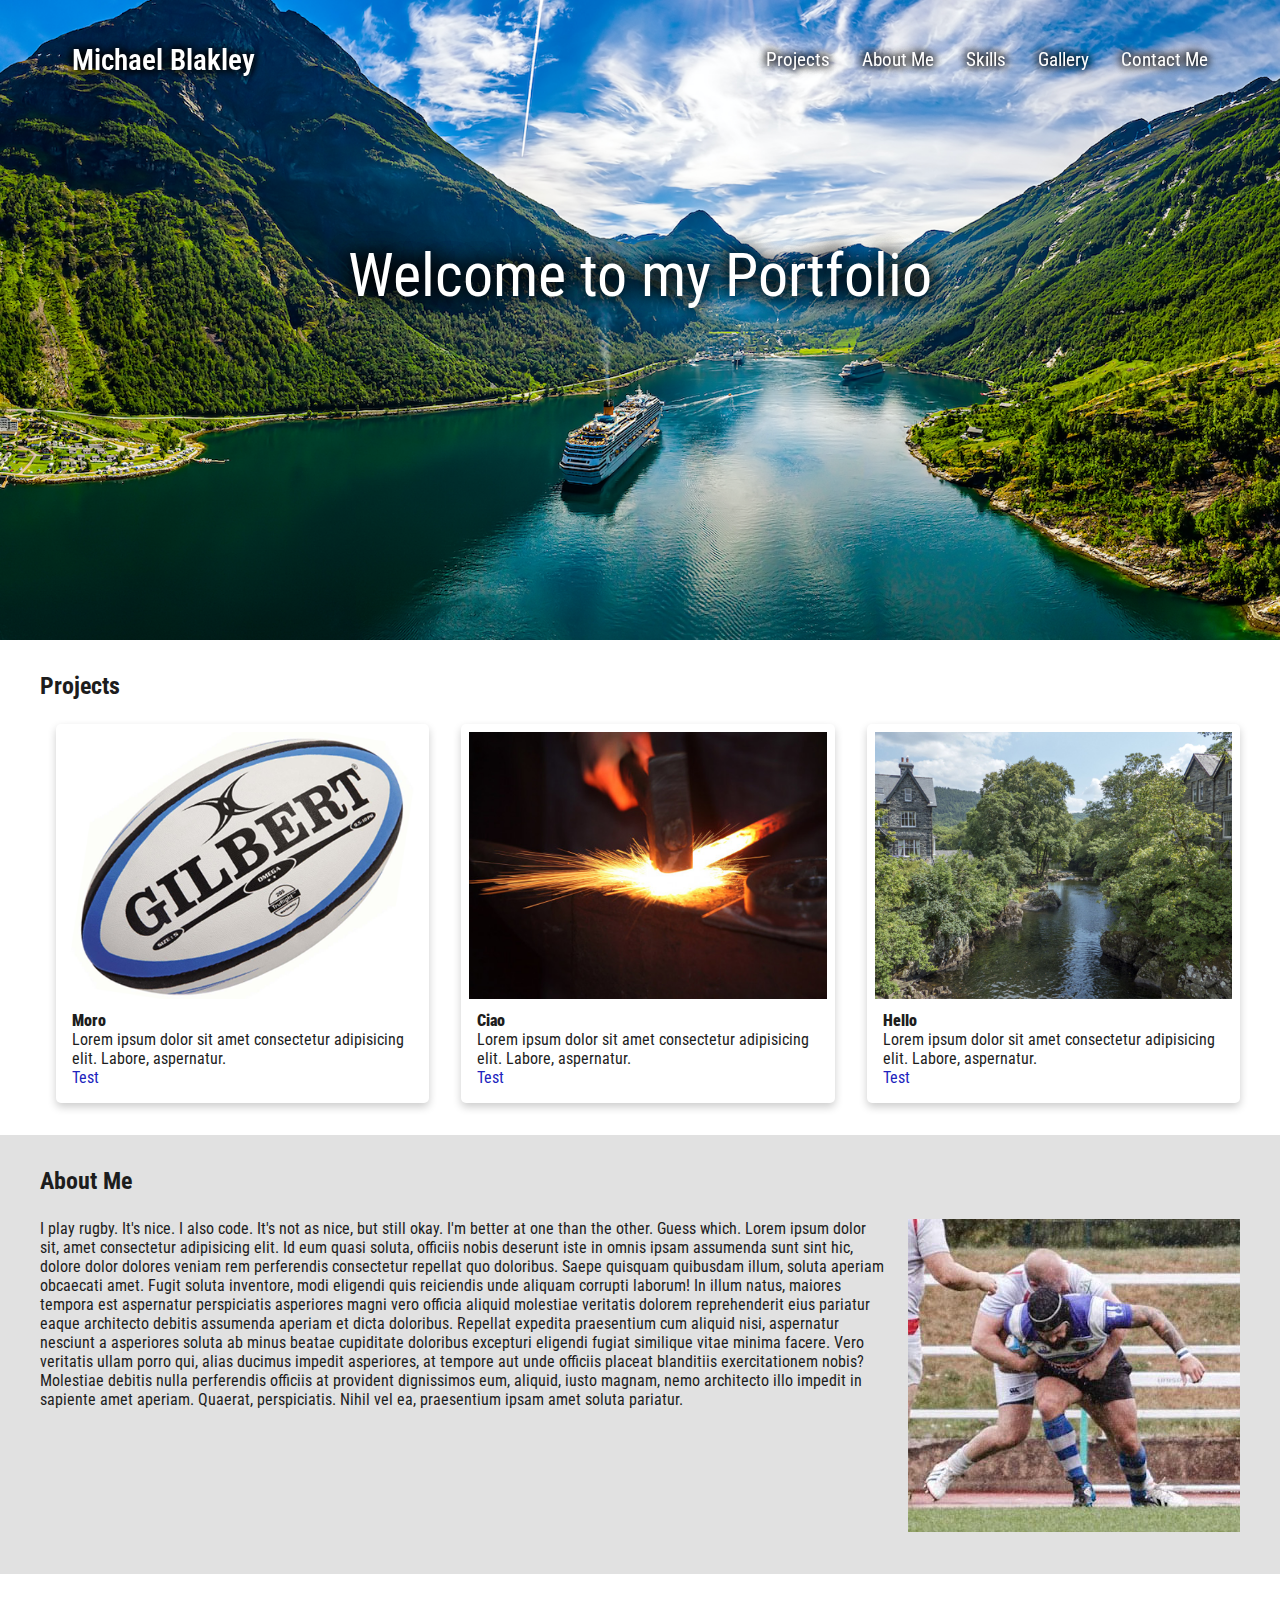
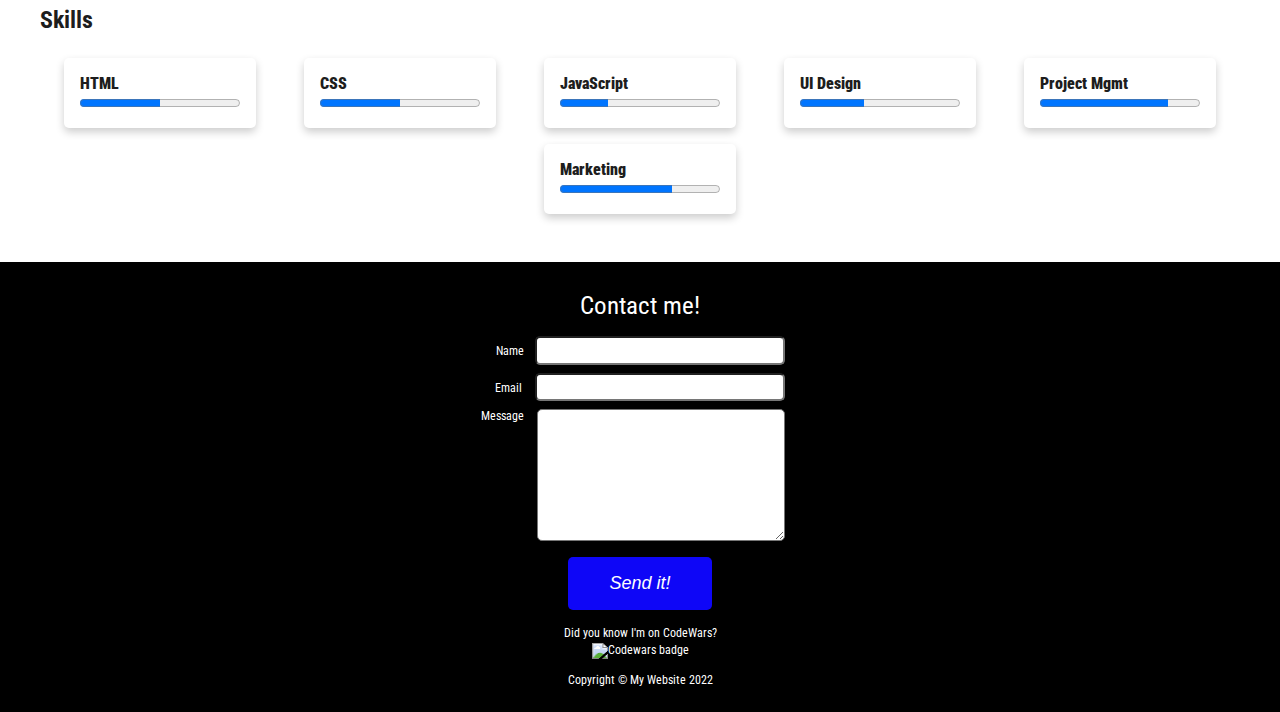
==== index.html @ c6bf8771 "add some updates to various files" ====
<!DOCTYPE html>
<html lang="en">
  <head>
    <meta charset="UTF-8" />
    <meta http-equiv="X-UA-Compatible" content="IE=edge" />
    <meta name="viewport" content="width=device-width, initial-scale=1.0" />
    <meta
      name="description"
      content="Portfolio project for BC Helsinki full-stack developer programme"
    />
    <meta name="author" content="Michael Blakley" />
    <meta name="keywords" content="HTML, CSS, JavaScript" />

    <link rel="preconnect" href="https://fonts.googleapis.com" />
    <link rel="preconnect" href="https://fonts.gstatic.com" crossorigin />
    <link
      href="https://fonts.googleapis.com/css2?family=Roboto+Condensed:wght@300;400;700&family=Voltaire&display=swap"
      rel="stylesheet"
    />
    <script
      src="https://kit.fontawesome.com/06ae1c778f.js"
      crossorigin="anonymous"
    ></script>
    <link rel="stylesheet" href="style.css" />
    <title>Mikke's Portfolio Project</title>
    <link rel="icon" type="image/x-icon" href="/images/favicon.ico" />
  </head>
  <body>
    <header class="hero">
      <nav class="naviBar">
        <h2 class="itsameMikke"><a href="#">Michael Blakley</a></h2>
        <button id="mobileButton"><i class="fa-solid fa-bars"></i></button>
        <ul>
          <li><a href="#projectSect">Projects</a></li>
          <li><a href="#meAbout">About Me</a></li>
          <li><a href="#alltheSkills">Skills</a></li>
          <li><a href="gallery.html">Gallery</a></li>
          <li><a href="#bigFoot">Contact Me</a></li>
        </ul>
      </nav>
      <div class="hero-content">
        <h1 class="hero-title">Welcome to my Portfolio</h1>
      </div>
    </header>
    <main>
      <i class="fa-solid fa-circle-arrow-up" id="arrowUp"></i>
      <section id="projectSect">
        <h2 class="myProject">Projects</h2>
        <div class="cardset">
          <div class="card">
            <img
              class="rugball"
              src="images/gilbert.png"
              alt="rugbyBall"
              style="width: 100%"
            />

            <div class="card1container">
              <h4><b>Moro</b></h4>
              <p>
                Lorem ipsum dolor sit amet consectetur adipisicing elit. Labore,
                aspernatur.
              </p>
              <p>
                <a href="https://testlink.com">Test</a>
              </p>
            </div>
          </div>
          <div class="card">
            <img
              class="blacksmith"
              src="images/blacks.png"
              alt="blacksmith"
              style="width: 100%"
            />
            <div class="card1container">
              <h4><b>Ciao</b></h4>
              <p>
                Lorem ipsum dolor sit amet consectetur adipisicing elit. Labore,
                aspernatur.
              </p>
              <p>
                <a href="https://testlink.com">Test</a>
              </p>
            </div>
          </div>
          <div class="card">
            <img
              class="betws"
              src="images/betwsycoed.png"
              alt="betwsycoed"
              style="width: 100%"
            />
            <div class="card1container">
              <h4><b>Hello</b></h4>
              <p>
                Lorem ipsum dolor sit amet consectetur adipisicing elit. Labore,
                aspernatur.
              </p>
              <p>
                <a href="https://testlink.com">Test</a>
              </p>
            </div>
          </div>
        </div>
      </section>
      <section id="meAbout">
        <h2 class="aboutMe">About Me</h2>
        <div class="aboutmeDivBox">
          <p class="infoAboutMe">
            I play rugby. It's nice. I also code. It's not as nice, but still
            okay. I'm better at one than the other. Guess which. Lorem ipsum
            dolor sit, amet consectetur adipisicing elit. Id eum quasi soluta,
            officiis nobis deserunt iste in omnis ipsam assumenda sunt sint hic,
            dolore dolor dolores veniam rem perferendis consectetur repellat quo
            doloribus. Saepe quisquam quibusdam illum, soluta aperiam obcaecati
            amet. Fugit soluta inventore, modi eligendi quis reiciendis unde
            aliquam corrupti laborum! In illum natus, maiores tempora est
            aspernatur perspiciatis asperiores magni vero officia aliquid
            molestiae veritatis dolorem reprehenderit eius pariatur eaque
            architecto debitis assumenda aperiam et dicta doloribus. Repellat
            expedita praesentium cum aliquid nisi, aspernatur nesciunt a
            asperiores soluta ab minus beatae cupiditate doloribus excepturi
            eligendi fugiat similique vitae minima facere. Vero veritatis ullam
            porro qui, alias ducimus impedit asperiores, at tempore aut unde
            officiis placeat blanditiis exercitationem nobis? Molestiae debitis
            nulla perferendis officiis at provident dignissimos eum, aliquid,
            iusto magnam, nemo architecto illo impedit in sapiente amet aperiam.
            Quaerat, perspiciatis. Nihil vel ea, praesentium ipsam amet soluta
            pariatur.
          </p>
          <img
            class="myPhoto"
            src="mikke-rugby1point1.jpg"
            alt="Photo of Michael"
          />
        </div>
      </section>
      <section id="alltheSkills">
        <h2 class="skills">Skills</h2>
        <div class="skillCardset">
          <div class="skillCard">
            <i class="fa-brands fa-html5 fa-10x"></i>
            <div class="skillCardContainer">
              <h4><b>HTML</b></h4>
              <progress id="htmlPogress" value="50" max="100">50%</progress>
            </div>
          </div>
          <div class="skillCard">
            <i class="fa-brands fa-css3 fa-10x"></i>
            <div class="skillCardContainer">
              <h4><b>CSS</b></h4>
              <progress id="cssPogress" value="50" max="100">50%</progress>
            </div>
          </div>
          <div class="skillCard">
            <i class="fa-brands fa-js fa-10x"></i>
            <div class="skillCardContainer">
              <h4><b>JavaScript</b></h4>
              <progress id="jsPogress" value="30" max="100">30%</progress>
            </div>
          </div>
          <div class="skillCard">
            <i class="fa-solid fa-pen-ruler fa-10x"></i>
            <div class="skillCardContainer">
              <h4><b>UI Design</b></h4>
              <progress id="uiPogress" value="40" max="100">40%</progress>
            </div>
          </div>
          <div class="skillCard">
            <i class="fa-solid fa-list-check fa-10x"></i>
            <div class="skillCardContainer">
              <h4><b>Project Mgmt</b></h4>
              <progress id="pmPogress" value="80" max="100">80%</progress>
            </div>
          </div>
          <div class="skillCard">
            <i class="fa-solid fa-bullhorn fa-10x"></i>
            <div class="skillCardContainer">
              <h4><b>Marketing</b></h4>
              <progress id="otherPogress" value="70" max="100">70%</progress>
            </div>
          </div>
        </div>
      </section>
    </main>
    <footer id="bigFoot">
      <form class="paperwork">
        <p class="paperworkTitle">Contact me!</p>
        <p class="nameBox">
          <label for="#name" class="nameLabel">Name</label>
          <input type="text" name="Name" id="#name" class="nameInput" />
        </p>
        <p class="emailBox">
          <label for="#email" class="emailLabel">Email</label>
          <input type="text" name="Email" id="#email" class="emailInput" />
        </p>
        <p class="textBox">
          <label for="#textbox" class="bigLabel">Message</label>
          <textarea
            name="bigText"
            id="#textbox"
            class="bigInput"
            cols="30"
            rows="8"
          ></textarea>
        </p>
        <button class="theButton">
          Send it! <i class="fa-solid fa-angles-right"></i>
        </button>
      </form>
      <p>Did you know I'm on CodeWars?</p>

      <img
        src="https://www.codewars.com/users/MikkeBee/badges/small"
        alt="Codewars badge"
        class="codeBadge"
      />
      <!-- Temporary br tags until better styling can be made -->
      <br /><br />
      <p>Copyright © My Website 2022</p>
    </footer>
    <script src="main.js"></script>
  </body>
</html>
---- style.css ----
* {
  margin: 0;
  padding: 0;
  box-sizing: border-box;
}

body {
  background-color: #2023bd;
  color: rgb(29, 29, 29);
  font-family: "Roboto Condensed", sans-serif;
}

/*hero image plus styling */
.hero {
  background-image: url("Geiranger-fjord.png");
  min-height: 40rem;
  width: 100%;
  height: auto;
  background-position: center;
  background-size: 100% auto;
  /* background-attachment: fixed; */
  background-repeat: no-repeat;
  position: relative;
  margin: 0 auto;
}

/* background for navbar on scroll*/
/* .hero::after {
  content: "";
  background-color: #000000;
  opacity: 0.3;
  position: absolute;
  min-height: 40rem;
  width: 100%;
  top: 1px;
  left: 0;
  display: none;
} */

.naviBar {
  position: fixed;
  color: white;
  font-size: 1.2rem;
  display: flex;
  justify-content: space-between;
  text-shadow: 0 0 10px #000000, 0 0 10px #000000, 0 0 10px #000000;
  width: 100%;
  margin-top: -1rem;
  padding: 3rem 1.5rem 0;
  text-decoration: none;
}

.bg {
  background-color: rgb(0, 0, 0, 0.8);
  transition: 0.5s ease-in-out;
}

.itsameMikke {
  display: flex;
  justify-content: flex-start;
  align-items: center;
  text-decoration: none;
  margin-left: 3rem;
  font-weight: 600;
}

.rugball {
  max-width: 1000px;
  max-height: 874px;
  height: auto;
  width: auto;
}

.blacksmith {
  max-width: 1000px;
  max-height: 748px;
  height: auto;
  width: auto;
}

a {
  color: white;
  text-decoration: none;
}

ul {
  display: flex;
  list-style-type: none;
  margin-right: 2rem;
}

li {
  padding: 1rem;
}

/* on hover adds drop shadow and switches colour to make the links more readable*/
a:hover {
  text-decoration: underline;
}

.hero-title {
  display: flex;
  justify-content: center;
  align-items: center;
  text-align: center;
  color: white;
  padding-top: 15rem;
  font-size: 3.75rem;
  font-weight: 400;
  text-shadow: 0 0 20px #000000, 0 0 20px #000000, 0 0 20px #000000;
}

.headerBack {
  background-color: rgb(0, 0, 0, 0.8);
}

/* To top arrow button */
#arrowUp {
  position: fixed;
  font-size: 1.5rem;
  right: 3rem;
  bottom: 3rem;
  z-index: 100;
  font-size: 50px;
  color: #2c2d70;
  border: none;
  cursor: pointer;
  border-radius: 50%;
  text-shadow: 0 0 2px #ffffff, 0 0 2px #ffffff, 0 0 2px #ffffff;
  display: none;
}

main {
  margin: 0 auto;
}

#mobileButton {
  display: none;
}

#projectSect {
  background-color: white;
  padding-top: 2rem;
  padding-left: 2.5rem;
  padding-right: 1.5rem;
  padding-bottom: 2rem;
}

.myProject {
  margin-bottom: 1.5rem;
}

/*Outer div for card section. For Projects*/
.cardset {
  display: flex;
  justify-content: space-around;
}

/*inner div that wraps individual cards*/
.card {
  box-shadow: 0 4px 8px 0 rgba(0, 0, 0, 0.2);
  margin: 0 1rem;
  padding: 0.5rem;
  border-radius: 5px;
}

/* div for card content except image*/
.card1container {
  padding: 0.5rem 0.5rem;
}

.card1container a {
  color: #2023bd;
}

/*Outer section for About Me*/
#meAbout {
  background-color: #e1e1e1;
  padding-top: 2rem;
  padding-left: 2.5rem;
  padding-right: 2.5rem;
  padding-bottom: 2rem;
}

.aboutmeDivBox {
  display: flex;
}

/* header */
.aboutMe {
  margin-bottom: 1.5rem;
}

/* about me paragraph styling*/
.infoAboutMe {
  margin-right: 1.5rem;
}

/* my photo, obviously*/
.myPhoto {
  padding-bottom: 10px;
  width: 100%;
  height: 100%;
}

/* styling for Skill section cards*/
.skillCardset {
  display: flex;
  justify-content: space-around;
  flex-wrap: wrap;
}

/*skill section*/
#alltheSkills {
  background-color: #ffffff;
  padding-top: 2rem;
  padding-left: 2.5rem;
  padding-right: 2.5rem;
  padding-bottom: 2rem;
}

/*header*/
.skills {
  margin-bottom: 1.5rem;
}

/*inner div that wraps individual cards*/
.skillCard {
  display: flex;
  align-items: center;
  flex-direction: column;
  box-shadow: 0 4px 8px 0 rgba(0, 0, 0, 0.2);
  margin: 0 0.7rem;
  margin-bottom: 1rem;
  padding: 0.5rem;
  border-radius: 5px;
}

/* div for card content except image*/
.skillCardContainer {
  padding: 0.5rem 0.5rem;
}

/* footer section styling*/
#bigFoot {
  background-color: black;
  text-align: center;
  font-size: 12px;
  color: white;
  padding-top: 5px;
  padding-bottom: 25px;
  margin: 0 auto;
}

/*footer form styling*/
.paperwork {
  display: flex;
  justify-content: center;
  flex-direction: column;
}

/* header */
.paperworkTitle {
  font-size: 25px;
  margin-top: 1.5rem;
  margin-bottom: 1rem;
}

.nameLabel {
  padding-right: 0.5rem;
}

.nameInput {
  width: 250px;
  border-radius: 5px;
  padding-top: 0.3rem;
  padding-bottom: 0.3rem;
  padding-left: 0.1rem;
  padding-right: 0.1rem;
}

.emailLabel {
  margin-top: 0.5rem;
  padding-right: 0.6rem;
}

.emailInput {
  margin-top: 0.5rem;
  width: 250px;
  border-radius: 5px;
  padding-top: 0.3rem;
  padding-bottom: 0.3rem;
  padding-left: 0.1rem;
  padding-right: 0.1rem;
}

.textBox {
  display: flex;
  align-items: flex-start;
  justify-content: center;
}

.bigLabel {
  margin-top: 0.5rem;
  margin-left: -0.9rem;
  padding-right: 0.8rem;
}

.bigInput {
  margin-top: 0.5rem;
  width: 15.5rem;
  border-radius: 5px;
  padding-top: 0.3rem;
  padding-bottom: 0.3rem;
  padding-left: 0.1rem;
  padding-right: 0.1rem;
}

.theButton {
  width: 9rem;
  margin: auto;
  margin-top: 1rem;
  margin-bottom: 1rem;
  border-radius: 5px;
  padding-top: 1rem;
  padding-bottom: 1rem;
  padding-left: 1rem;
  padding-right: 1rem;
  border: none;
  background-color: #0e06f7;
  color: white;
  font-size: large;
  font-style: italic;
}

.theButton:hover {
  box-shadow: 0 3px 3px 0 #a5a5a5, 0 3px 3px 0 #a5a5a5;
}

.codeBadge {
  padding-top: 0.2rem;
  width: auto;
}

section,
footer {
  scroll-margin-top: 5rem;
}

/* Gallery css */
.galleryHeader {
  display: flex;
  background-color: #2023bd;
  min-height: 6rem;
  width: 100%;
  height: auto;
}

.galleryArea {
  display: grid;
  background-color: #ffffff;
  grid-template-areas:
    "mikke norge norge norge"
    "mikke piippu piippu piippu"
    "forest bjj2 bjj2 wales"
    "scrum bjj2 bjj2 wales"
    "canoe canoe canoe canoe";
  grid-auto-columns: 0.5fr;
  grid-auto-rows: 0.2fr;
  padding: 1rem;
  gap: 1rem;
}

.piippu {
  grid-area: piippu;
}

.mikke {
  grid-area: mikke;
}

.piippuKuva {
  height: 100%;
  width: 100%;
  object-fit: cover;
}

.mikkeKuva {
  height: 100%;
  width: 100%;
  object-fit: cover;
}

.canoe {
  grid-area: canoe;
}

.kanootti {
  height: 100%;
  width: 100%;
  object-fit: cover;
}

.bjj2 {
  grid-area: bjj2;
}

.bjjMikke {
  height: 100%;
  width: 100%;
  object-fit: cover;
}

.wales {
  grid-area: wales;
}

.devilFalls {
  height: 100%;
  width: 100%;
  object-fit: cover;
}

.norge {
  grid-area: norge;
}

.norja {
  height: 100%;
  width: 100%;
  object-fit: cover;
}

.scrum {
  grid-area: scrum;
}

.scrumKuopio {
  height: 100%;
  width: 100%;
  object-fit: cover;
}

.forestMe {
  height: 100%;
  width: 100%;
  object-fit: cover;
}

.forest {
  grid-area: forest;
}

@media (max-width: 854px) {
  .hero {
    background-image: url("Geiranger-fjord.png");
    min-height: 30rem;
    width: 100%;
    height: auto;
    background-position: center;
    background-size: 180% auto;
    /* background-attachment: fixed; */
    background-repeat: no-repeat;
    position: relative;
    margin: 0 auto;
  }
}

@media (max-width: 1280px) {
  .hero {
    background-image: url("Geiranger-fjord.png");
    min-height: 40rem;
    width: 100%;
    height: auto;
    background-position: center;
    background-size: 120% auto;
    /* background-attachment: fixed; */
    background-repeat: no-repeat;
    position: relative;
    margin: 0 auto;
  }
}

@media (max-width: 1066px) {
  .hero {
    background-image: url("Geiranger-fjord.png");
    min-height: 40rem;
    width: 100%;
    height: auto;
    background-position: center;
    background-size: 140% auto;
    /* background-attachment: fixed; */
    background-repeat: no-repeat;
    position: relative;
    margin: 0 auto;
  }
}

@media (max-width: 914px) {
  .hero {
    background-image: url("Geiranger-fjord.png");
    min-height: 30rem;
    width: 100%;
    height: auto;
    background-position: center;
    background-size: 140% auto;
    /* background-attachment: fixed; */
    background-repeat: no-repeat;
    position: relative;
    margin: 0 auto;
  }
}

/* Media styling for devices with max width up to 739px */
@media (max-width: 702px) {
  /*hero image plus styling */
  .hero {
    background-image: url("Geiranger-fjord.png");
    min-height: 25rem;
    width: 100%;
    height: auto;
    background-position: center;
    background-size: 190% auto;
    /* background-attachment: fixed; */
    background-repeat: no-repeat;
    position: relative;
    margin: 0 auto;
  }

  .naviBar {
    position: fixed;
    color: white;
    font-size: 15px;
    display: flex;
    justify-content: space-between;
    text-shadow: 0 0 10px #353535, 0 0 10px #353535, 0 0 10px #353535;
    width: 100%;
    padding-top: 3rem;
    padding-bottom: 1rem;
    text-decoration: none;
  }

  .itsameMikke {
    display: flex;
    justify-content: flex-start;
    align-items: center;
    text-decoration: none;
    margin-left: 3rem;
    font-weight: 600;
  }

  .hero-title {
    display: flex;
    justify-content: center;
    align-items: center;
    text-align: center;
    color: white;
    padding-top: 10rem;
    font-size: 3rem;
    font-weight: 400;
    text-shadow: 0 0 20px #000000, 0 0 20px #000000, 0 0 20px #000000;
  }

  /* To top arrow button */
  #arrowUp {
    position: fixed;
    font-size: 3rem;
    right: 3rem;
    bottom: 3rem;
    z-index: 100;
    color: #2c2d70;
    border: none;
    cursor: pointer;
    border-radius: 50%;
    text-shadow: 0 0 2px #ffffff, 0 0 2px #ffffff, 0 0 2px #ffffff;
    display: none;
  }

  .myPhoto {
    width: 60%;
    height: 60%;
  }

  #projectSect {
    padding-top: 2rem;
  }

  #meAbout {
    padding-top: 2rem;
  }

  .aboutmeDivBox {
    flex-direction: column;
  }

  .infoAboutMe {
    padding-bottom: 1rem;
  }

  #alltheSkills {
    padding-top: 2rem;
  }

  .skillCard i {
    font-size: 8rem;
  }

  .theButton {
    width: 7rem;
    margin-top: 1rem;
    margin-bottom: 1rem;
    border-radius: 5px;
    padding-top: 1rem;
    padding-bottom: 1rem;
    padding-left: 1rem;
    padding-right: 1rem;
    border: none;
    background-color: #0e06f7;
    color: white;
    font-size: medium;
    font-style: italic;
  }
}

/* For screens smaller than 605px. Adds mobile menu button. */
@media (max-width: 605px) {
  /*hero image plus styling */
  .hero {
    background-image: url("Geiranger-fjord.png");
    min-height: 20rem;
    width: 100%;
    height: auto;
    background-position: center;
    background-size: 190% auto;
    /* background-attachment: fixed; */
    background-repeat: no-repeat;
    position: relative;
    margin: 0 auto;
  }

  .hero-title {
    display: flex;
    justify-content: center;
    align-items: center;
    text-align: center;
    color: white;
    padding-top: 10rem;
    font-size: 2.5rem;
    font-weight: 400;
    text-shadow: 0 0 20px #000000, 0 0 20px #000000, 0 0 20px #000000;
  }

  .naviBar {
    position: fixed;
    color: white;
    font-size: 15px;
    display: flex;
    justify-content: space-between;
    text-shadow: 0 0 10px #353535, 0 0 10px #353535, 0 0 10px #353535;
    width: 100%;
    padding-top: 3rem;
    padding-bottom: 1rem;
    text-decoration: none;
  }

  .itsameMikke {
    display: flex;
    justify-content: flex-start;
    align-items: center;
    text-decoration: none;
    margin-left: 2rem;
    font-weight: 600;
  }

  ul {
    display: none;
  }

  nav.responsive ul {
    position: absolute;
    left: 0;
    top: 6.5rem;
    width: 60%;
    display: block;
    transition: width 2s, height 2s, transform 2s;
  }

  nav.responsive ul li a {
    margin-left: 1rem;
    display: block;
  }

  nav.responsive ul li {
    background-color: rgb(0, 0, 0, 0.9);
    position: relative;
    left: 55vw;
    display: block;
  }

  nav.responsive li:hover {
    background-color: rgba(50, 50, 50, 0.9);
  }

  .naviBar.responsive {
    background-color: rgb(0, 0, 0, 0.9);
  }

  a:hover {
    color: white;
    text-decoration: underline;
    text-shadow: none;
  }

  #mobileButton {
    display: block;
    font-size: 36px;
    color: #ffffff;
    background-color: transparent;
    text-shadow: 0 0 20px #000000, 0 0 20px #000000, 0 0 20px #000000;
    border: none;
    margin-right: 1.5rem;
    display: block;
  }

  #arrowUp {
    position: fixed;
    font-size: 3rem;
    right: 1.5rem;
    bottom: 3rem;
    z-index: 100;
    color: #2c2d70;
    border: none;
    cursor: pointer;
    border-radius: 50%;
    text-shadow: 0 0 2px #ffffff, 0 0 2px #ffffff, 0 0 2px #ffffff;
    display: none;
  }

  .theButton {
    width: 6rem;
    margin-top: 1rem;
    margin-bottom: 1rem;
    border-radius: 5px;
    padding-top: 1rem;
    padding-bottom: 1rem;
    padding-left: 1rem;
    padding-right: 1rem;
    border: none;
    background-color: #0e06f7;
    color: white;
    font-size: small;
    font-style: italic;
  }
}

@media (max-width: 526px) {
  .hero-title {
    display: flex;
    justify-content: center;
    align-items: center;
    text-align: center;
    color: white;
    padding-top: 10rem;
    font-size: 2.2rem;
    font-weight: 400;
    text-shadow: 0 0 20px #000000, 0 0 20px #000000, 0 0 20px #000000;
  }

  .skillCard i {
    font-size: 7rem;
  }
}

@media (max-width: 508px) {
  .cardset {
    flex-direction: column;
  }

  .card {
    margin: 1rem 1rem;
  }

  .skillCard i {
    font-size: 5rem;
  }

  .skillCard {
    display: flex;
    align-items: center;
    flex-direction: column;
    box-shadow: 0 4px 8px 0 rgb(0 0 0 / 20%);
    margin: 0 0.3rem;
    margin-bottom: 1rem;
    padding: 0.5rem;
    border-radius: 5px;
  }

  .skillCardContainer h4 {
    font-size: small;
  }

  .skillCardContainer progress {
    width: 6rem;
  }
}

@media (max-width: 442px) {
  .hero-title {
    display: flex;
    justify-content: center;
    align-items: center;
    text-align: center;
    color: white;
    padding-top: 10rem;
    font-size: 2rem;
    font-weight: 400;
    text-shadow: 0 0 20px #000000, 0 0 20px #000000, 0 0 20px #000000;
  }

  #arrowUp {
    position: fixed;
    font-size: 2rem;
    right: 1rem;
    bottom: 1.5rem;
    z-index: 100;
    color: #2c2d70;
    border: none;
    cursor: pointer;
    border-radius: 50%;
    text-shadow: 0 0 2px #ffffff, 0 0 2px #ffffff, 0 0 2px #ffffff;
    display: none;
  }

  .itsameMikke {
    display: flex;
    justify-content: flex-start;
    align-items: center;
    text-decoration: none;
    margin-left: 1rem;
    font-weight: 600;
  }

  #mobileButton {
    display: block;
    font-size: 36px;
    color: #ffffff;
    background-color: transparent;
    text-shadow: 0 0 20px #000000, 0 0 20px #000000, 0 0 20px #000000;
    border: none;
    margin-right: 1rem;
    display: block;
  }
}

@media (max-width: 369px) {
  .hero {
    background-image: url("Geiranger-fjord.png");
    min-height: 17rem;
    width: 100%;
    height: auto;
    background-position: center;
    background-size: 100% auto;
    /* background-attachment: fixed; */
    background-repeat: no-repeat;
    position: relative;
    margin: 0 auto;
  }

  .hero-title {
    display: flex;
    justify-content: center;
    align-items: center;
    text-align: center;
    color: white;
    padding-top: 10rem;
    font-size: 1.8rem;
    font-weight: 400;
    text-shadow: 0 0 20px #000000, 0 0 20px #000000, 0 0 20px #000000;
  }
}
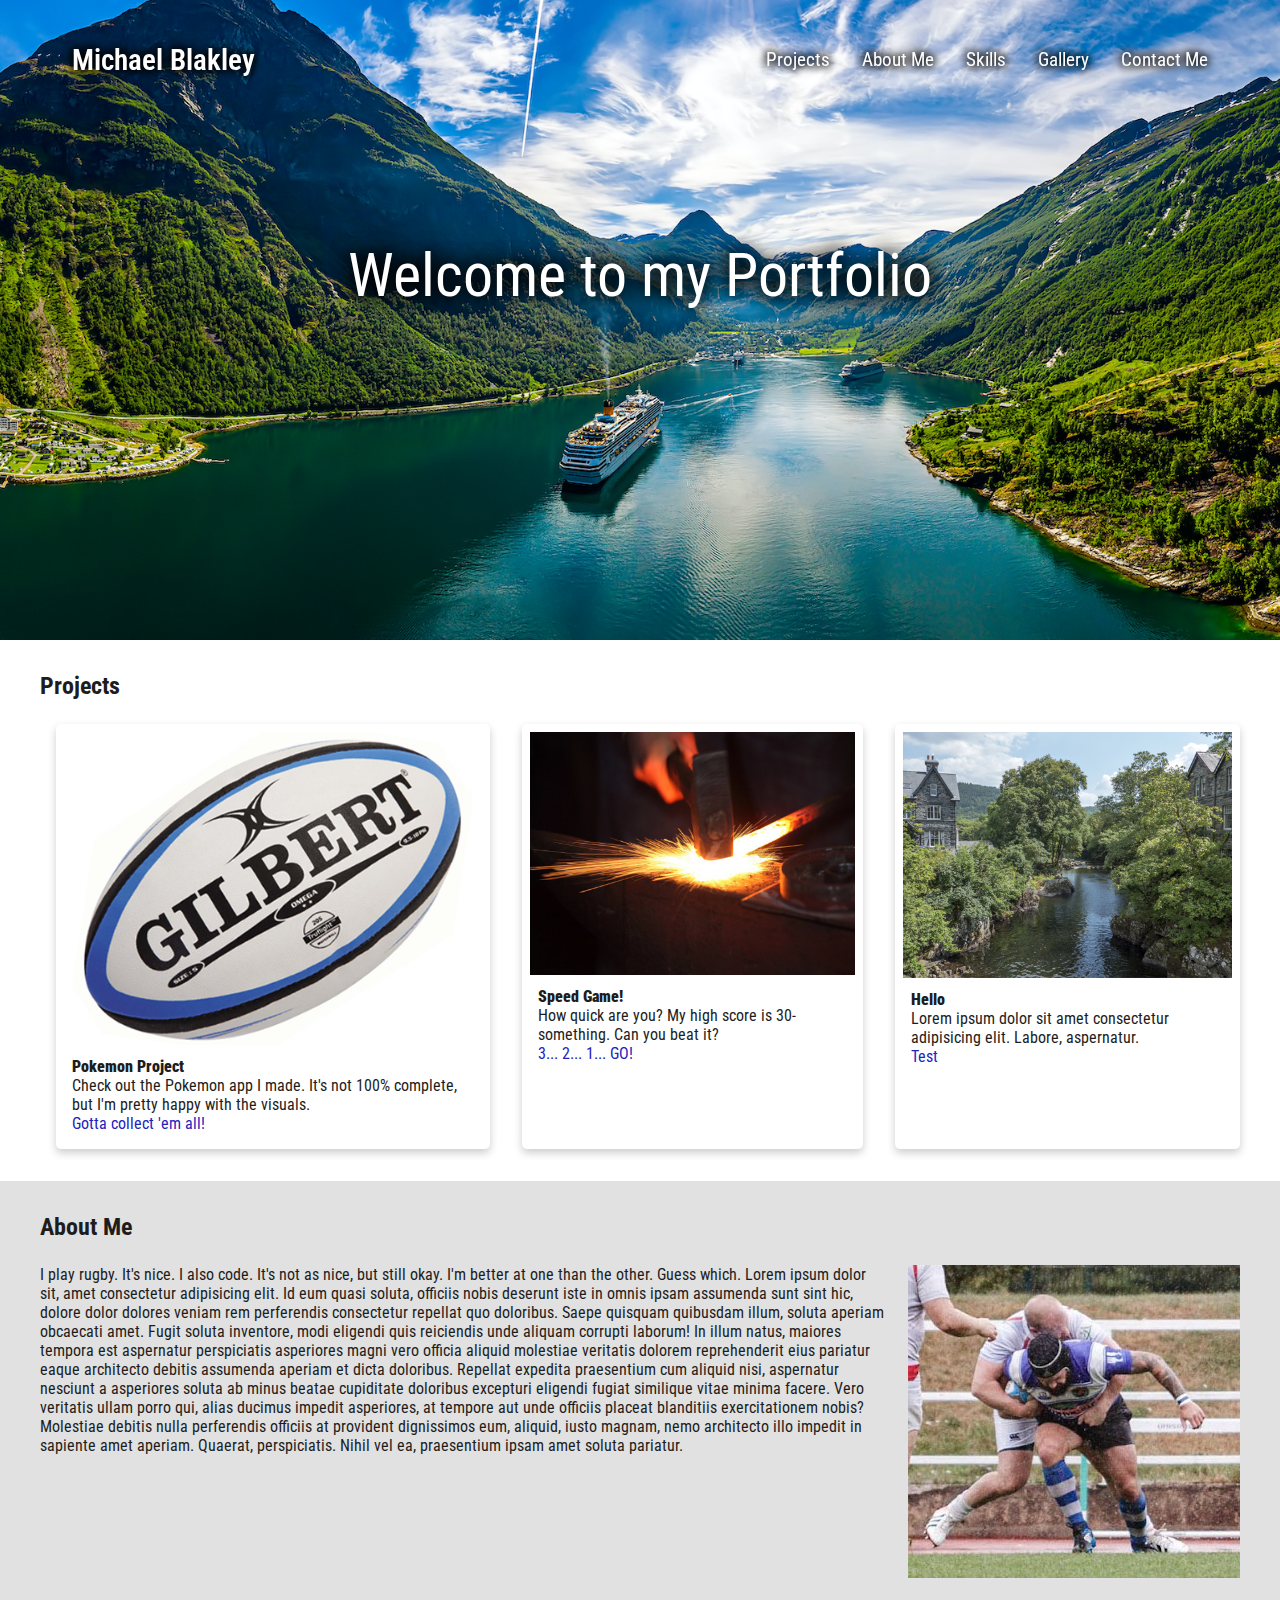
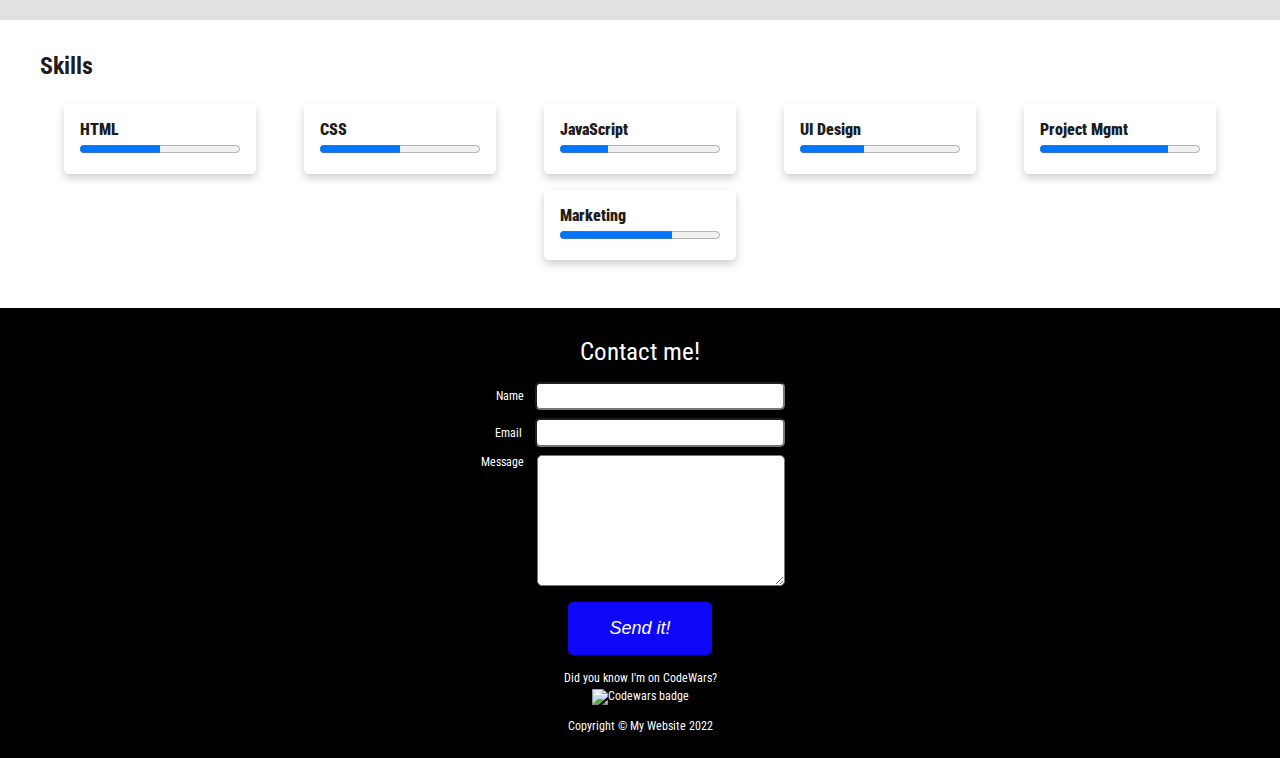
==== commit 252cbcd8: "update some text, links and images" ====
--- a/index.html
+++ b/index.html
@@ -56,13 +56,17 @@
             />
 
             <div class="card1container">
-              <h4><b>Moro</b></h4>
-              <p>
-                Lorem ipsum dolor sit amet consectetur adipisicing elit. Labore,
-                aspernatur.
-              </p>
-              <p>
-                <a href="https://testlink.com">Test</a>
+              <h4><b>Pokemon Project</b></h4>
+              <p>
+                Check out the Pokemon app I made. It's not 100% complete, but
+                I'm pretty happy with the visuals.
+              </p>
+              <p>
+                <a
+                  href="https://mikkebee.github.io/Pokemon_project/"
+                  target="_blank"
+                  >Gotta collect 'em all!</a
+                >
               </p>
             </div>
           </div>
@@ -74,13 +78,15 @@
               style="width: 100%"
             />
             <div class="card1container">
-              <h4><b>Ciao</b></h4>
-              <p>
-                Lorem ipsum dolor sit amet consectetur adipisicing elit. Labore,
-                aspernatur.
-              </p>
-              <p>
-                <a href="https://testlink.com">Test</a>
+              <h4><b>Speed Game!</b></h4>
+              <p>
+                How quick are you? My high score is 30-something. Can you beat
+                it?
+              </p>
+              <p>
+                <a href="https://mikkebee.github.io/Speedgame/" target="_blank"
+                  >3... 2... 1... GO!</a
+                >
               </p>
             </div>
           </div>
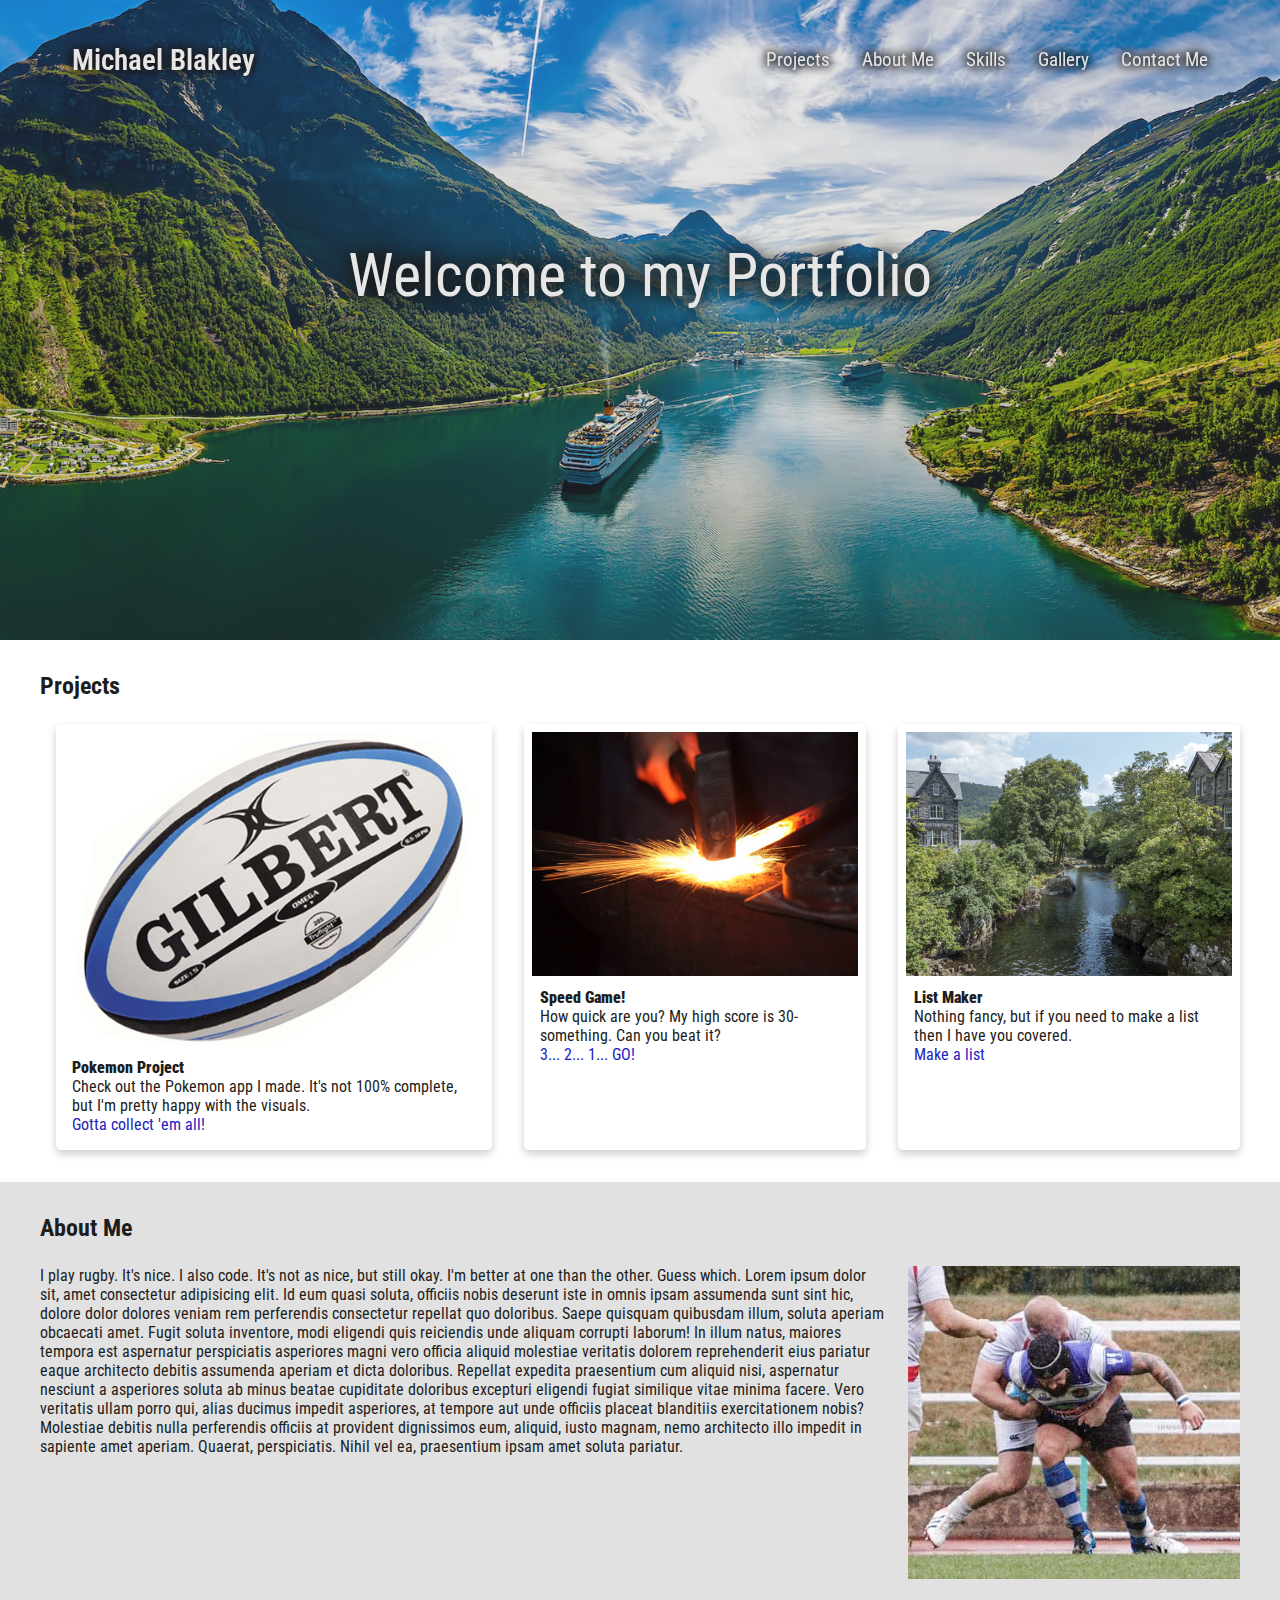
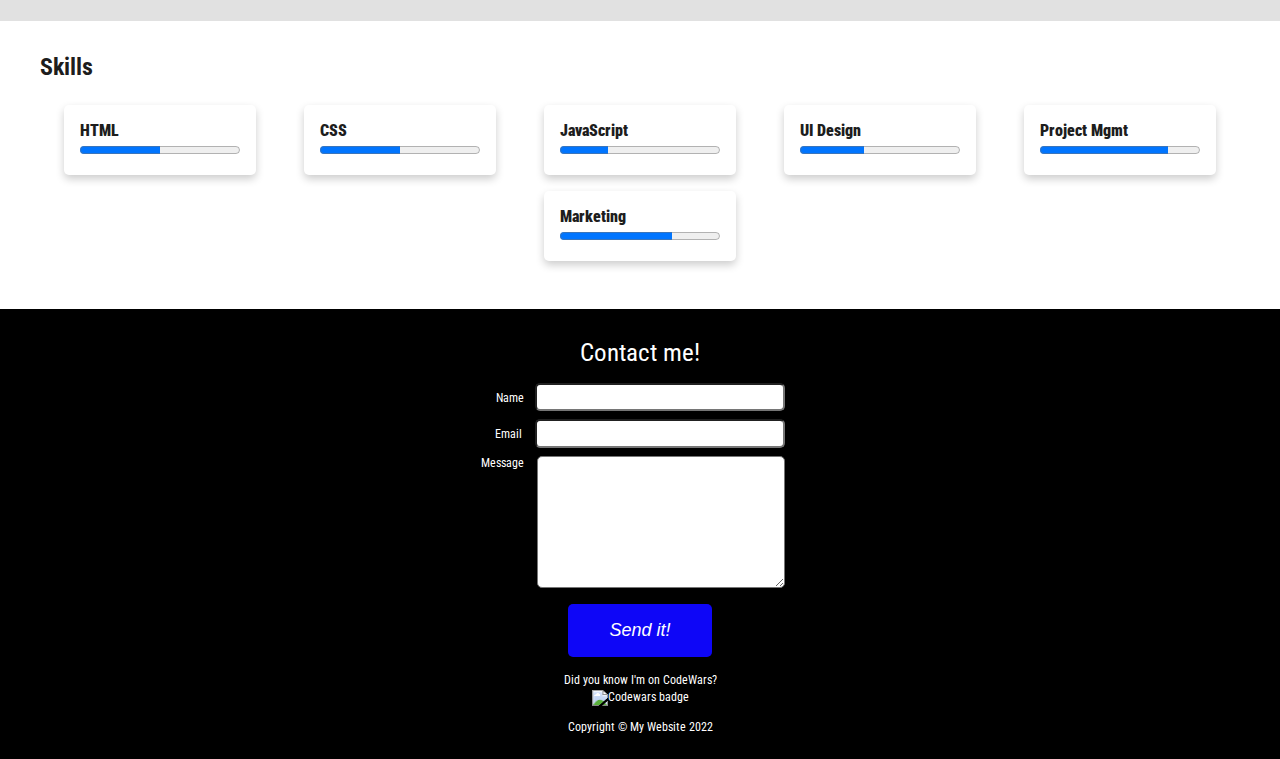
==== commit 2c801651: "update some code" ====
--- a/index.html
+++ b/index.html
@@ -98,13 +98,15 @@
               style="width: 100%"
             />
             <div class="card1container">
-              <h4><b>Hello</b></h4>
-              <p>
-                Lorem ipsum dolor sit amet consectetur adipisicing elit. Labore,
-                aspernatur.
-              </p>
-              <p>
-                <a href="https://testlink.com">Test</a>
+              <h4><b>List Maker</b></h4>
+              <p>
+                Nothing fancy, but if you need to make a list then I have you
+                covered.
+              </p>
+              <p>
+                <a href="https://mikkebee.github.io/list_maker/" target="_blank"
+                  >Make a list</a
+                >
               </p>
             </div>
           </div>
--- a/style.css
+++ b/style.css
@@ -22,6 +22,11 @@
   background-repeat: no-repeat;
   position: relative;
   margin: 0 auto;
+  z-index: 1;
+}
+
+.hero:hover {
+  filter: contrast(80%);
 }
 
 /* background for navbar on scroll*/
@@ -48,6 +53,7 @@
   margin-top: -1rem;
   padding: 3rem 1.5rem 0;
   text-decoration: none;
+  z-index: 99;
 }
 
 .bg {
@@ -130,6 +136,10 @@
   display: none;
 }
 
+#arrowUp:active {
+  transform: translateY(7px);
+}
+
 main {
   margin: 0 auto;
 }
@@ -162,6 +172,13 @@
   margin: 0 1rem;
   padding: 0.5rem;
   border-radius: 5px;
+  transition: 1s;
+}
+
+.card:hover {
+  transform: scale(110%);
+  transition: 1s;
+  z-index: 1;
 }
 
 /* div for card content except image*/
@@ -234,6 +251,15 @@
   margin-bottom: 1rem;
   padding: 0.5rem;
   border-radius: 5px;
+  transition: 0.5s;
+}
+
+.skillCard:hover {
+  /* transform: skewX(-25deg);
+  transform: skewY(-25deg); */
+  /* transform: skew(-10deg, 25deg); */
+  transition: 0.5s;
+  transform: rotate(10deg) translate(10%, 20%);
 }
 
 /* div for card content except image*/
@@ -337,6 +363,11 @@
   box-shadow: 0 3px 3px 0 #a5a5a5, 0 3px 3px 0 #a5a5a5;
 }
 
+.theButton:active {
+  box-shadow: 0 3px 3px 0 #a5a5a5, 0 3px 3px 0 #a5a5a5;
+  transform: translateY(7px);
+}
+
 .codeBadge {
   padding-top: 0.2rem;
   width: auto;
@@ -511,8 +542,8 @@
   }
 }
 
-/* Media styling for devices with max width up to 739px */
-@media (max-width: 702px) {
+/* Media styling for devices with max width up to 812px */
+@media (max-width: 812px) {
   /*hero image plus styling */
   .hero {
     background-image: url("Geiranger-fjord.png");
@@ -545,8 +576,58 @@
     justify-content: flex-start;
     align-items: center;
     text-decoration: none;
-    margin-left: 3rem;
+    margin-left: 2rem;
     font-weight: 600;
+  }
+
+  ul {
+    display: none;
+  }
+
+  nav.responsive ul {
+    position: absolute;
+    left: 0;
+    top: 6.5rem;
+    width: 60%;
+    display: block;
+    transition: width 2s, height 2s, transform 2s;
+  }
+
+  nav.responsive ul li a {
+    margin-left: 1rem;
+    display: block;
+  }
+
+  nav.responsive ul li {
+    background-color: rgb(0, 0, 0, 0.9);
+    position: relative;
+    left: 55vw;
+    display: block;
+  }
+
+  nav.responsive li:hover {
+    background-color: rgba(50, 50, 50, 0.9);
+  }
+
+  .naviBar.responsive {
+    background-color: rgb(0, 0, 0, 0.9);
+  }
+
+  a:hover {
+    color: white;
+    text-decoration: underline;
+    text-shadow: none;
+  }
+
+  #mobileButton {
+    display: block;
+    font-size: 36px;
+    color: #ffffff;
+    background-color: transparent;
+    text-shadow: 0 0 20px #000000, 0 0 20px #000000, 0 0 20px #000000;
+    border: none;
+    margin-right: 1.5rem;
+    display: block;
   }
 
   .hero-title {
@@ -574,6 +655,10 @@
     border-radius: 50%;
     text-shadow: 0 0 2px #ffffff, 0 0 2px #ffffff, 0 0 2px #ffffff;
     display: none;
+  }
+
+  #arrowUp:active {
+    transform: translateY(6px);
   }
 
   .myPhoto {
@@ -736,6 +821,10 @@
     display: none;
   }
 
+  #arrowUp:active {
+    transform: translateY(5px);
+  }
+
   .theButton {
     width: 6rem;
     margin-top: 1rem;
@@ -751,6 +840,34 @@
     font-size: small;
     font-style: italic;
   }
+  .myPhoto {
+    width: 60%;
+    height: 60%;
+  }
+
+  #projectSect {
+    padding-top: 2rem;
+  }
+
+  #meAbout {
+    padding-top: 2rem;
+  }
+
+  .aboutmeDivBox {
+    flex-direction: column;
+  }
+
+  .infoAboutMe {
+    padding-bottom: 1rem;
+  }
+
+  #alltheSkills {
+    padding-top: 2rem;
+  }
+
+  .skillCard i {
+    font-size: 8rem;
+  }
 }
 
 @media (max-width: 526px) {
@@ -831,6 +948,10 @@
     display: none;
   }
 
+  #arrowUp:active {
+    transform: translateY(5px);
+  }
+
   .itsameMikke {
     display: flex;
     justify-content: flex-start;
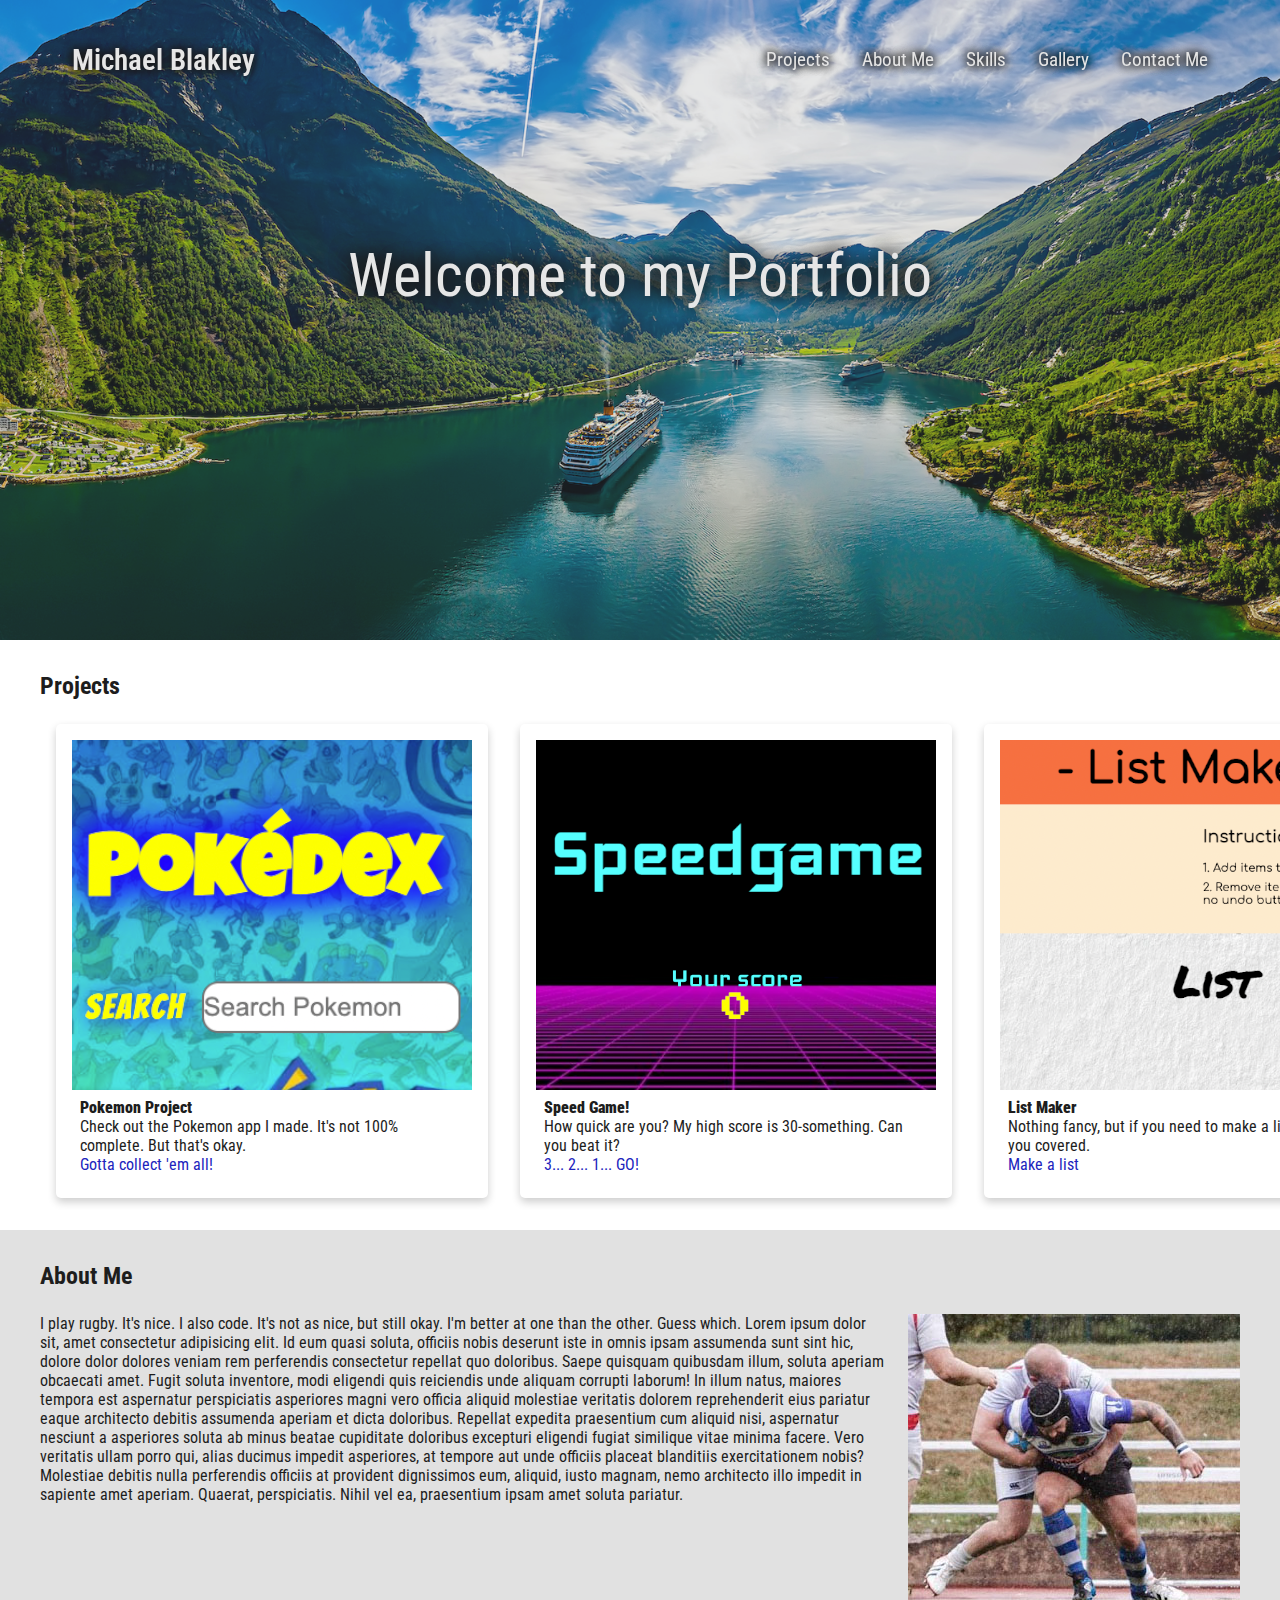
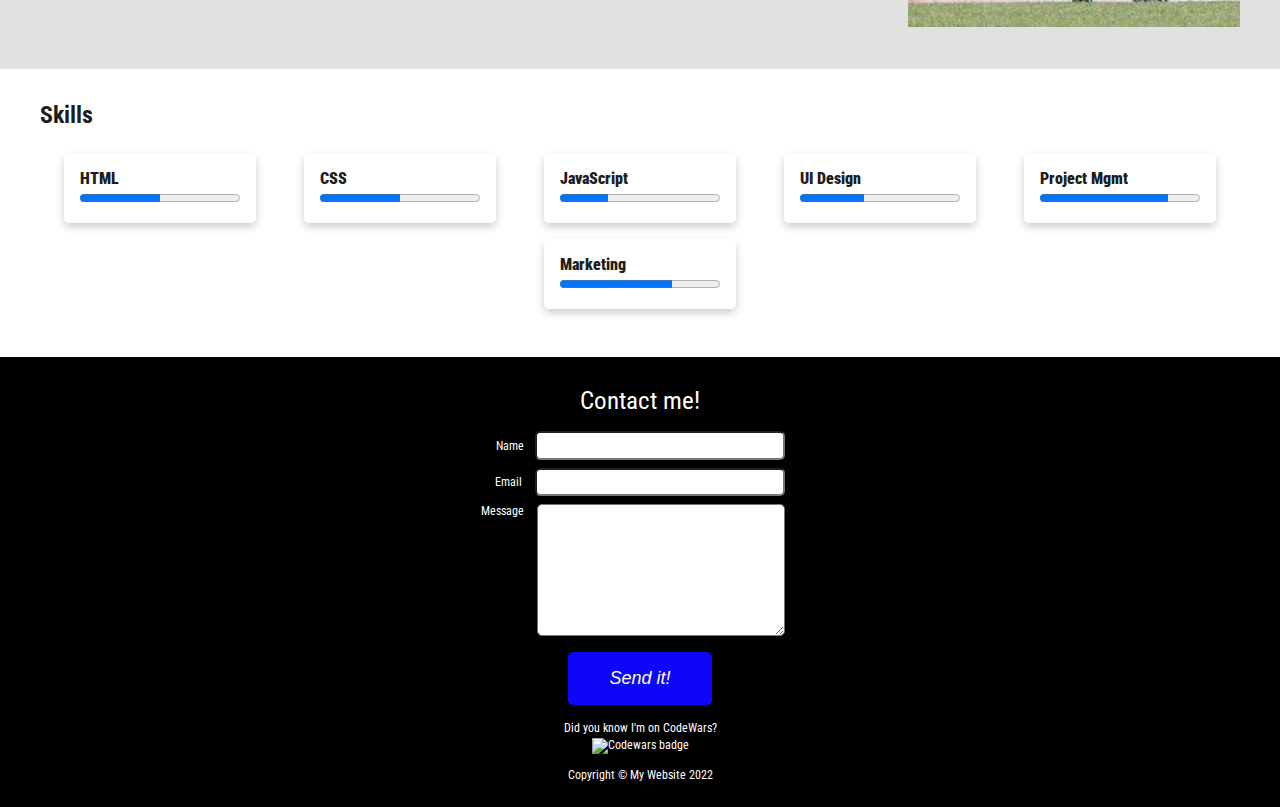
==== commit bcb9bfe0: "add some photos and links" ====
--- a/index.html
+++ b/index.html
@@ -49,17 +49,17 @@
         <div class="cardset">
           <div class="card">
             <img
-              class="rugball"
-              src="images/gilbert.png"
-              alt="rugbyBall"
+              class="poke"
+              src="images/poke.png"
+              alt="pokemon"
               style="width: 100%"
             />
 
             <div class="card1container">
               <h4><b>Pokemon Project</b></h4>
               <p>
-                Check out the Pokemon app I made. It's not 100% complete, but
-                I'm pretty happy with the visuals.
+                Check out the Pokemon app I made. It's not 100% complete. But
+                that's okay.
               </p>
               <p>
                 <a
@@ -72,9 +72,9 @@
           </div>
           <div class="card">
             <img
-              class="blacksmith"
-              src="images/blacks.png"
-              alt="blacksmith"
+              class="speedgame"
+              src="images/speed.png"
+              alt="speedgame"
               style="width: 100%"
             />
             <div class="card1container">
@@ -92,9 +92,9 @@
           </div>
           <div class="card">
             <img
-              class="betws"
-              src="images/betwsycoed.png"
-              alt="betwsycoed"
+              class="listMaker"
+              src="images/list.png"
+              alt="listmaker"
               style="width: 100%"
             />
             <div class="card1container">
--- a/style.css
+++ b/style.css
@@ -68,20 +68,6 @@
   text-decoration: none;
   margin-left: 3rem;
   font-weight: 600;
-}
-
-.rugball {
-  max-width: 1000px;
-  max-height: 874px;
-  height: auto;
-  width: auto;
-}
-
-.blacksmith {
-  max-width: 1000px;
-  max-height: 748px;
-  height: auto;
-  width: auto;
 }
 
 a {
@@ -163,16 +149,20 @@
 /*Outer div for card section. For Projects*/
 .cardset {
   display: flex;
-  justify-content: space-around;
+  justify-content: space-evenly;
 }
 
 /*inner div that wraps individual cards*/
 .card {
   box-shadow: 0 4px 8px 0 rgba(0, 0, 0, 0.2);
   margin: 0 1rem;
-  padding: 0.5rem;
+  padding: 1rem;
   border-radius: 5px;
   transition: 1s;
+  display: flex;
+  flex-direction: column;
+  justify-content: center;
+  align-items: center;
 }
 
 .card:hover {
@@ -181,9 +171,28 @@
   z-index: 1;
 }
 
+.poke {
+  max-width: 400px;
+  max-height: 350px;
+}
+
+.speedgame {
+  max-width: 400px;
+  max-height: 350px;
+}
+
+.listMaker {
+  max-width: 400px;
+  max-height: 350px;
+}
+
 /* div for card content except image*/
 .card1container {
   padding: 0.5rem 0.5rem;
+}
+
+.card1container p {
+  width: 24rem;
 }
 
 .card1container a {
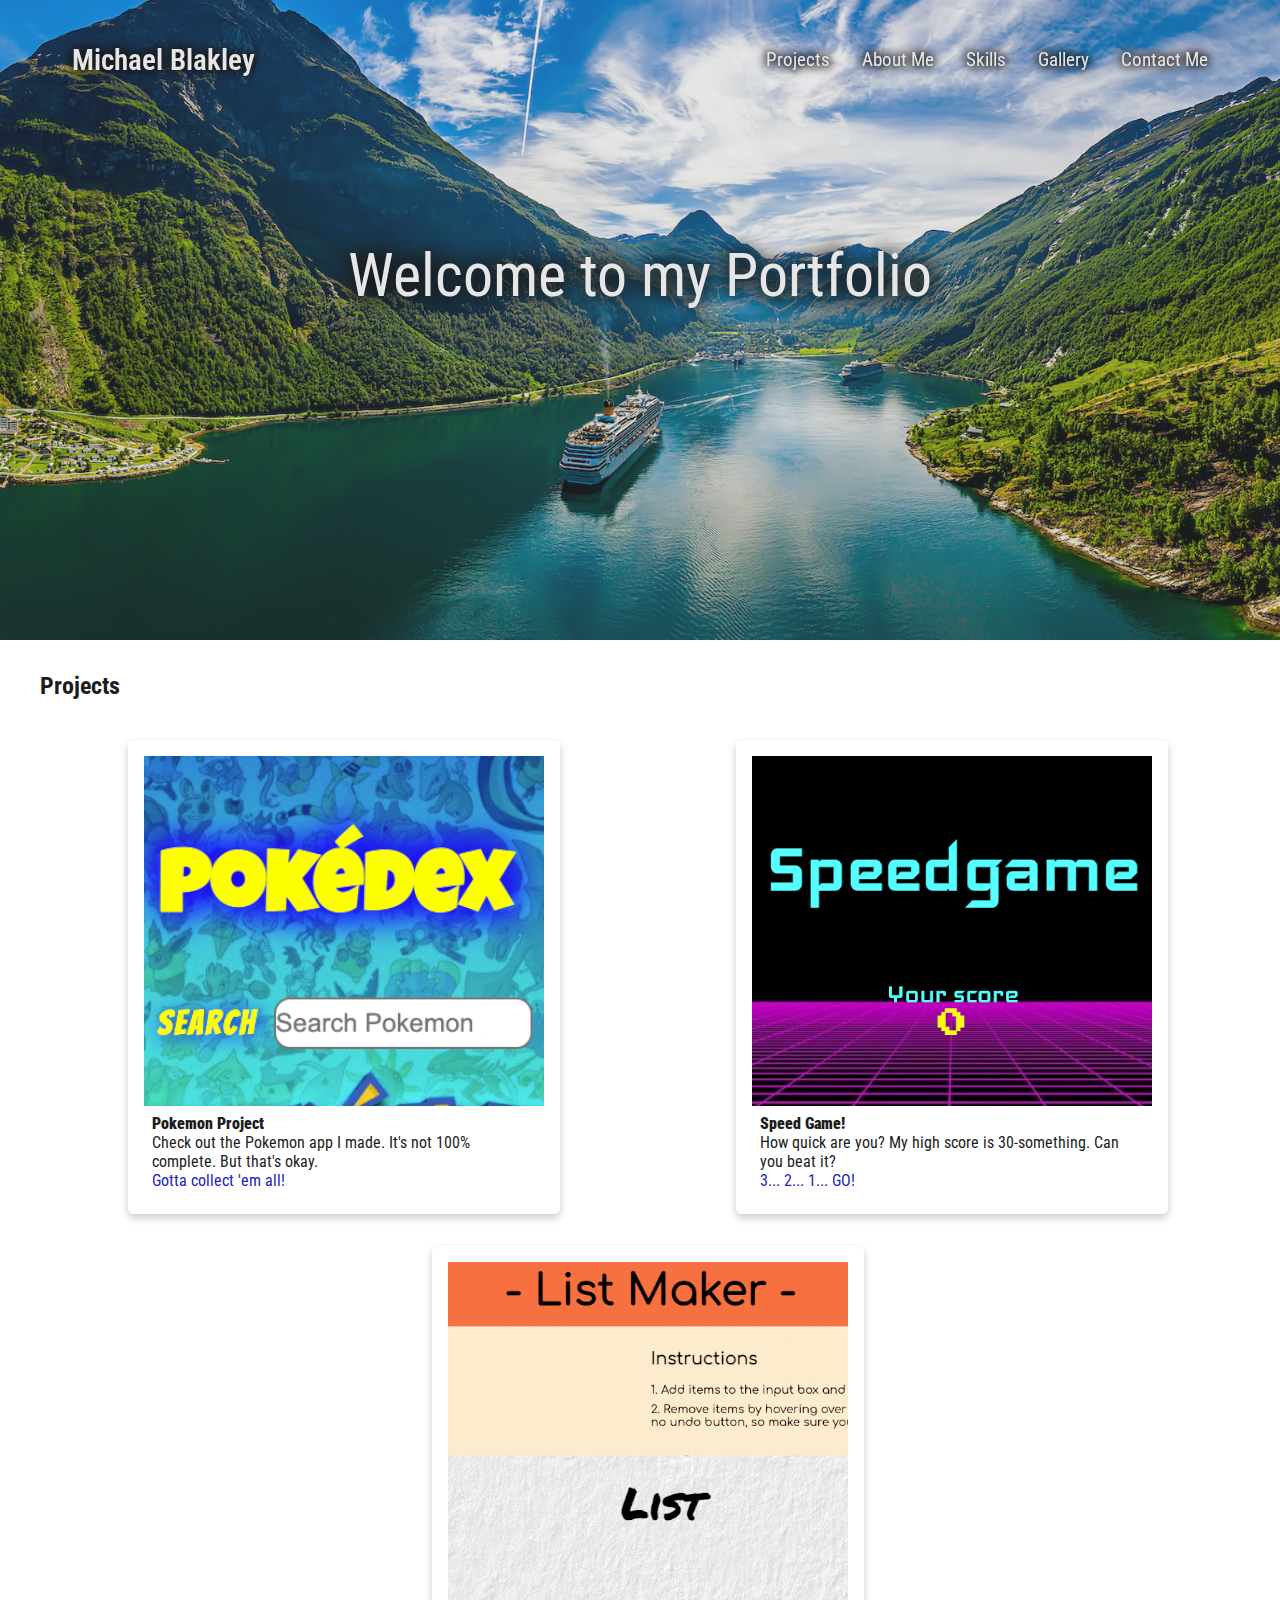
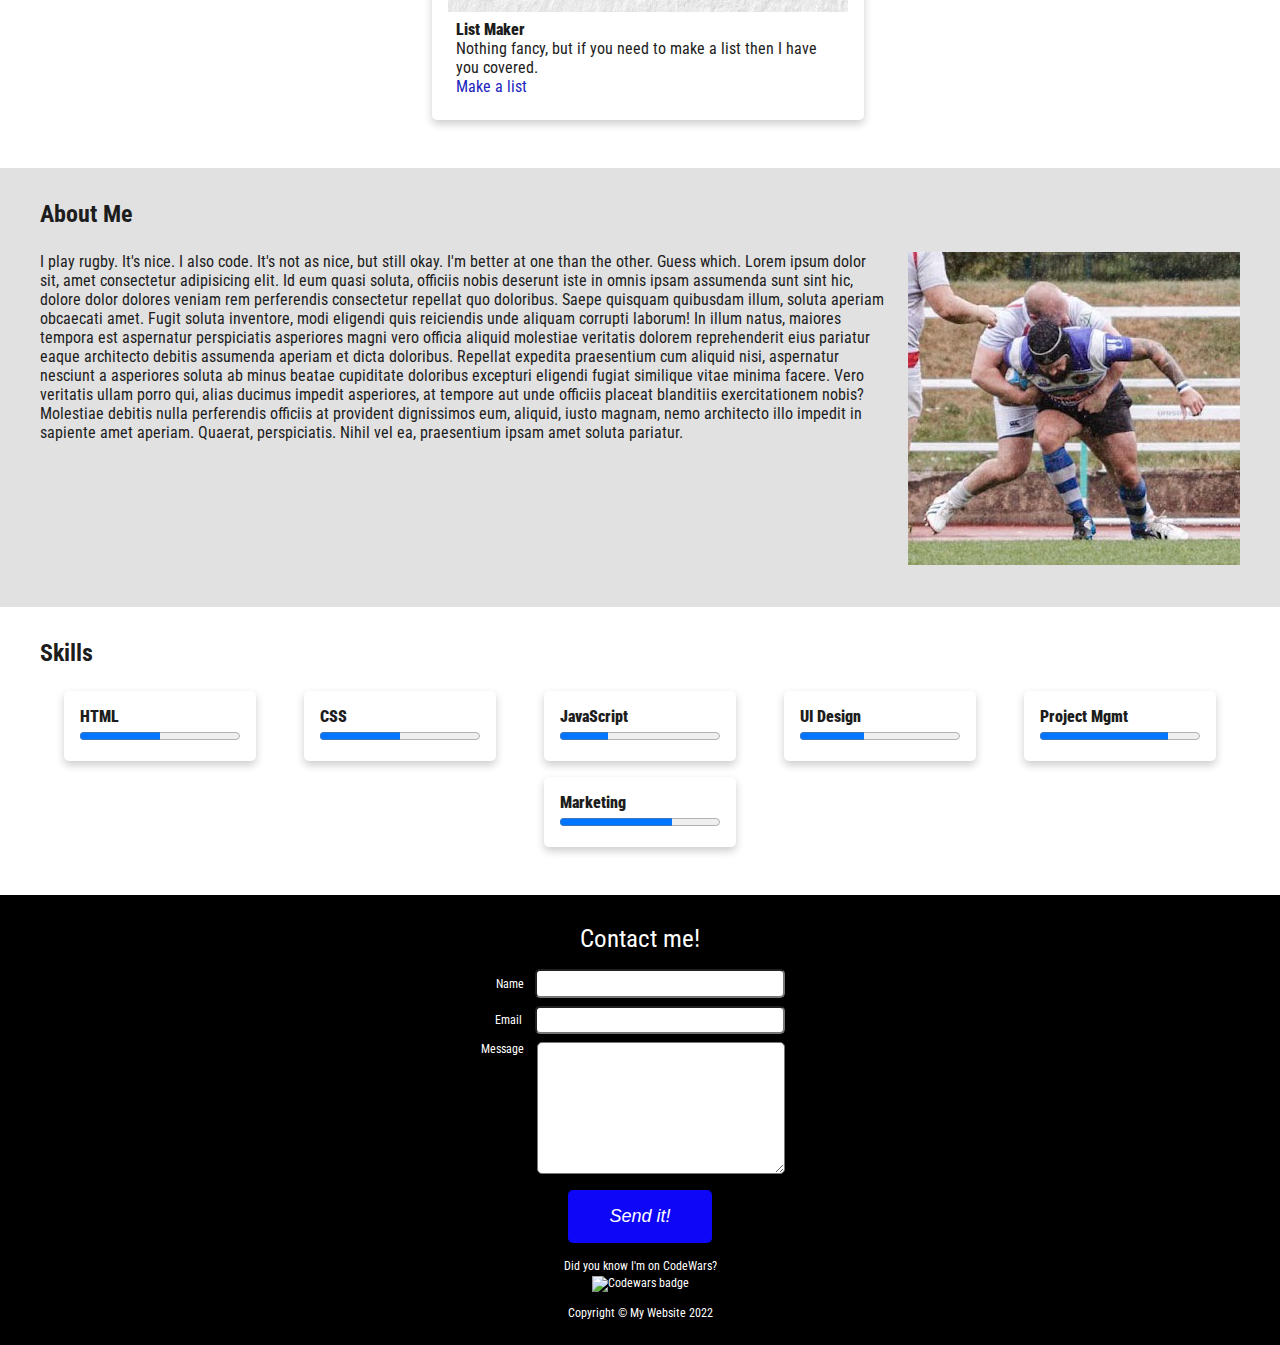
==== commit 089d377e: "add updated css" ====
--- a/index.html
+++ b/index.html
@@ -48,12 +48,7 @@
         <h2 class="myProject">Projects</h2>
         <div class="cardset">
           <div class="card">
-            <img
-              class="poke"
-              src="images/poke.png"
-              alt="pokemon"
-              style="width: 100%"
-            />
+            <img class="poke" src="images/poke.png" alt="pokemon" />
 
             <div class="card1container">
               <h4><b>Pokemon Project</b></h4>
@@ -71,12 +66,7 @@
             </div>
           </div>
           <div class="card">
-            <img
-              class="speedgame"
-              src="images/speed.png"
-              alt="speedgame"
-              style="width: 100%"
-            />
+            <img class="speedgame" src="images/speed.png" alt="speedgame" />
             <div class="card1container">
               <h4><b>Speed Game!</b></h4>
               <p>
@@ -91,12 +81,7 @@
             </div>
           </div>
           <div class="card">
-            <img
-              class="listMaker"
-              src="images/list.png"
-              alt="listmaker"
-              style="width: 100%"
-            />
+            <img class="listMaker" src="images/list.png" alt="listmaker" />
             <div class="card1container">
               <h4><b>List Maker</b></h4>
               <p>
--- a/style.css
+++ b/style.css
@@ -149,13 +149,14 @@
 /*Outer div for card section. For Projects*/
 .cardset {
   display: flex;
-  justify-content: space-evenly;
+  justify-content: space-around;
+  flex-wrap: wrap;
 }
 
 /*inner div that wraps individual cards*/
 .card {
   box-shadow: 0 4px 8px 0 rgba(0, 0, 0, 0.2);
-  margin: 0 1rem;
+  margin: 1rem;
   padding: 1rem;
   border-radius: 5px;
   transition: 1s;
@@ -172,18 +173,18 @@
 }
 
 .poke {
-  max-width: 400px;
-  max-height: 350px;
+  width: 100%;
+  height: auto;
 }
 
 .speedgame {
-  max-width: 400px;
-  max-height: 350px;
+  width: 100%;
+  height: auto;
 }
 
 .listMaker {
-  max-width: 400px;
-  max-height: 350px;
+  width: 100%;
+  height: auto;
 }
 
 /* div for card content except image*/
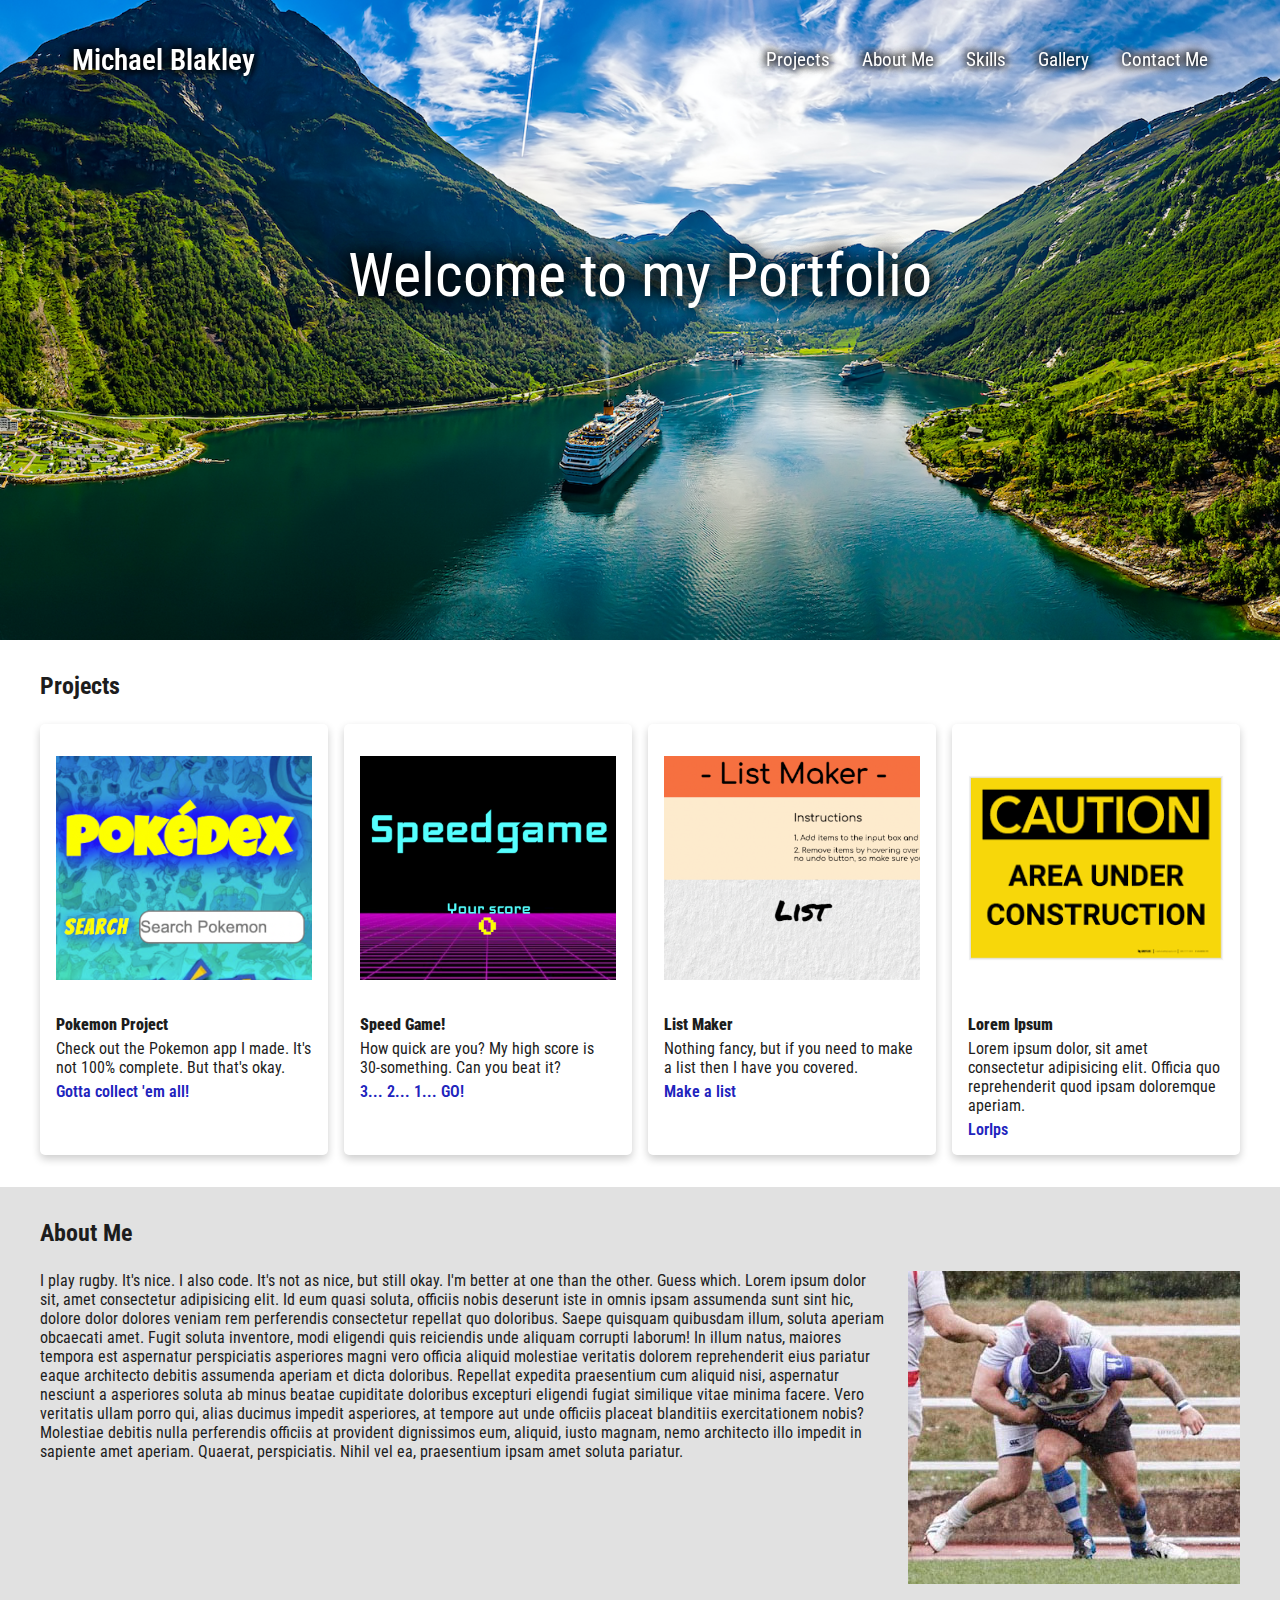
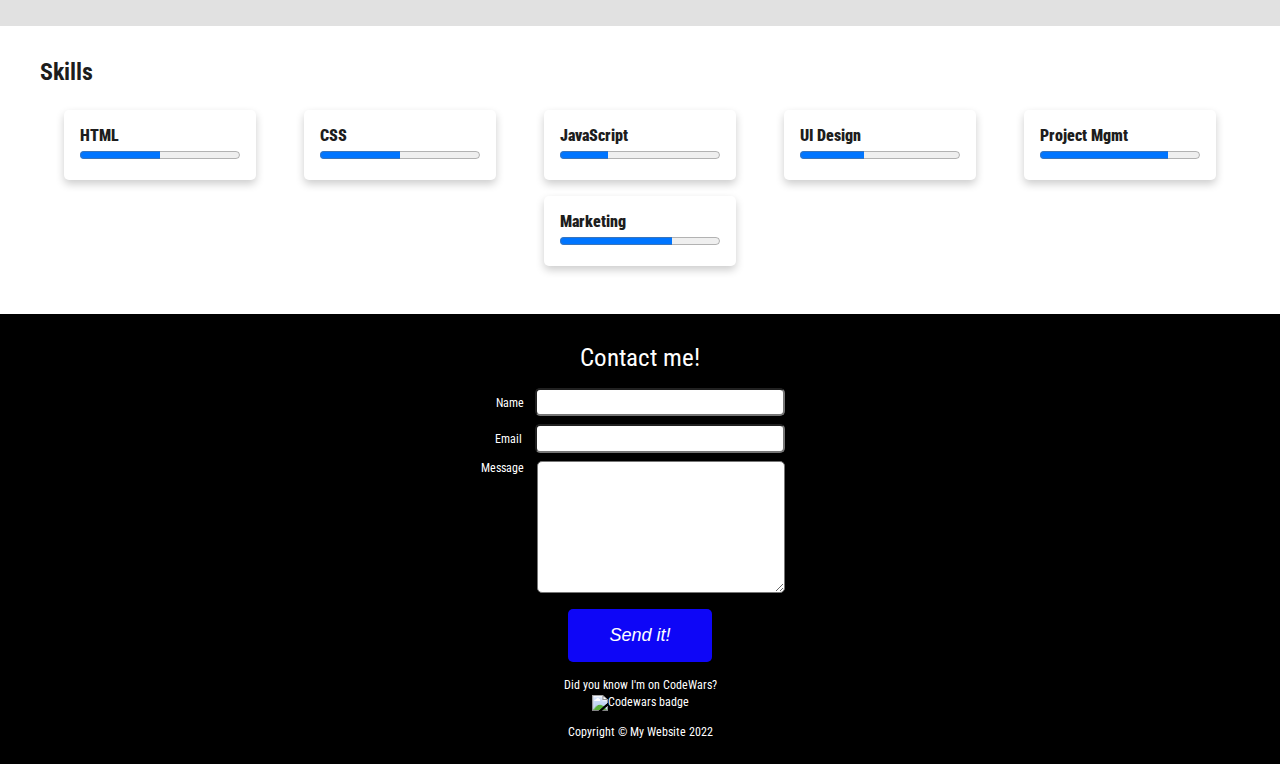
==== commit fffc3ef1: "added grid styling, some mobile styling modifications" ====
--- a/index.html
+++ b/index.html
@@ -46,10 +46,11 @@
       <i class="fa-solid fa-circle-arrow-up" id="arrowUp"></i>
       <section id="projectSect">
         <h2 class="myProject">Projects</h2>
-        <div class="cardset">
-          <div class="card">
-            <img class="poke" src="images/poke.png" alt="pokemon" />
-
+        <div class="gridContainer">
+          <div class="cardSet">
+            <div class="card">
+              <img class="poke" src="images/poke.png" alt="pokemon" />
+            </div>
             <div class="card1container">
               <h4><b>Pokemon Project</b></h4>
               <p>
@@ -65,8 +66,10 @@
               </p>
             </div>
           </div>
-          <div class="card">
-            <img class="speedgame" src="images/speed.png" alt="speedgame" />
+          <div class="cardSet">
+            <div class="card">
+              <img class="speedgame" src="images/speed.png" alt="speedgame" />
+            </div>
             <div class="card1container">
               <h4><b>Speed Game!</b></h4>
               <p>
@@ -80,8 +83,10 @@
               </p>
             </div>
           </div>
-          <div class="card">
-            <img class="listMaker" src="images/list.png" alt="listmaker" />
+          <div class="cardSet">
+            <div class="card">
+              <img class="listMaker" src="images/list.png" alt="listmaker" />
+            </div>
             <div class="card1container">
               <h4><b>List Maker</b></h4>
               <p>
@@ -92,6 +97,21 @@
                 <a href="https://mikkebee.github.io/list_maker/" target="_blank"
                   >Make a list</a
                 >
+              </p>
+            </div>
+          </div>
+          <div class="cardSet">
+            <div class="card">
+              <img class="listMaker" src="undercon.png" alt="listmaker" />
+            </div>
+            <div class="card1container">
+              <h4><b>Lorem Ipsum</b></h4>
+              <p>
+                Lorem ipsum dolor, sit amet consectetur adipisicing elit.
+                Officia quo reprehenderit quod ipsam doloremque aperiam.
+              </p>
+              <p>
+                <a href="#" target="_blank">LorIps</a>
               </p>
             </div>
           </div>
--- a/style.css
+++ b/style.css
@@ -25,10 +25,6 @@
   z-index: 1;
 }
 
-.hero:hover {
-  filter: contrast(80%);
-}
-
 /* background for navbar on scroll*/
 /* .hero::after {
   content: "";
@@ -59,6 +55,7 @@
 .bg {
   background-color: rgb(0, 0, 0, 0.8);
   transition: 0.5s ease-in-out;
+  z-index: 99;
 }
 
 .itsameMikke {
@@ -68,6 +65,7 @@
   text-decoration: none;
   margin-left: 3rem;
   font-weight: 600;
+  z-index: 99;
 }
 
 a {
@@ -138,7 +136,7 @@
   background-color: white;
   padding-top: 2rem;
   padding-left: 2.5rem;
-  padding-right: 1.5rem;
+  padding-right: 2.5rem;
   padding-bottom: 2rem;
 }
 
@@ -147,57 +145,63 @@
 }
 
 /*Outer div for card section. For Projects*/
-.cardset {
-  display: flex;
-  justify-content: space-around;
-  flex-wrap: wrap;
+.gridContainer {
+  max-width: 100vw;
+  margin: 0 auto;
+  display: grid;
+  grid-template-columns: repeat(4, 1fr);
+  gap: 1rem;
+}
+
+.cardSet {
+  box-shadow: 0 4px 8px 0 rgba(0, 0, 0, 0.2);
+  border-radius: 5px;
+  background-color: white;
 }
 
 /*inner div that wraps individual cards*/
 .card {
-  box-shadow: 0 4px 8px 0 rgba(0, 0, 0, 0.2);
-  margin: 1rem;
-  padding: 1rem;
-  border-radius: 5px;
-  transition: 1s;
+  height: 18rem;
+  border-radius: 5px 5px 0 0;
   display: flex;
-  flex-direction: column;
-  justify-content: center;
   align-items: center;
 }
 
-.card:hover {
+.cardSet:hover {
   transform: scale(110%);
   transition: 1s;
-  z-index: 1;
 }
 
 .poke {
   width: 100%;
-  height: auto;
+  max-height: 100%;
+  padding: 1rem;
 }
 
 .speedgame {
   width: 100%;
-  height: auto;
+  max-height: 100%;
+  padding: 1rem;
 }
 
 .listMaker {
   width: 100%;
-  height: auto;
+  max-height: 100%;
+  padding: 1rem;
 }
 
 /* div for card content except image*/
 .card1container {
-  padding: 0.5rem 0.5rem;
+  padding: 0.2rem 1rem 1rem 1rem;
 }
 
 .card1container p {
-  width: 24rem;
+  padding-top: 0.3rem;
 }
 
 .card1container a {
   color: #2023bd;
+  font-weight: 600;
 }
 
 /*Outer section for About Me*/
@@ -492,21 +496,6 @@
   grid-area: forest;
 }
 
-@media (max-width: 854px) {
-  .hero {
-    background-image: url("Geiranger-fjord.png");
-    min-height: 30rem;
-    width: 100%;
-    height: auto;
-    background-position: center;
-    background-size: 180% auto;
-    /* background-attachment: fixed; */
-    background-repeat: no-repeat;
-    position: relative;
-    margin: 0 auto;
-  }
-}
-
 @media (max-width: 1280px) {
   .hero {
     background-image: url("Geiranger-fjord.png");
@@ -522,6 +511,15 @@
   }
 }
 
+@media (max-width: 1166px) {
+  .card {
+    height: 15rem;
+    border-radius: 5px 5px 0 0;
+    display: flex;
+    align-items: center;
+  }
+}
+
 @media (max-width: 1066px) {
   .hero {
     background-image: url("Geiranger-fjord.png");
@@ -545,6 +543,29 @@
     height: auto;
     background-position: center;
     background-size: 140% auto;
+    /* background-attachment: fixed; */
+    background-repeat: no-repeat;
+    position: relative;
+    margin: 0 auto;
+  }
+
+  .gridContainer {
+    max-width: 100vw;
+    margin: 0 auto;
+    display: grid;
+    grid-template-columns: repeat(3, 1fr);
+    gap: 1rem;
+  }
+}
+
+@media (max-width: 854px) {
+  .hero {
+    background-image: url("Geiranger-fjord.png");
+    min-height: 30rem;
+    width: 100%;
+    height: auto;
+    background-position: center;
+    background-size: 180% auto;
     /* background-attachment: fixed; */
     background-repeat: no-repeat;
     position: relative;
@@ -671,6 +692,13 @@
     transform: translateY(6px);
   }
 
+  .card {
+    height: 12rem;
+    border-radius: 5px 5px 0 0;
+    display: flex;
+    align-items: center;
+  }
+
   .myPhoto {
     width: 60%;
     height: 60%;
@@ -717,6 +745,15 @@
   }
 }
 
+@media (max-width: 700px) {
+  .card {
+    height: 10rem;
+    border-radius: 5px 5px 0 0;
+    display: flex;
+    align-items: center;
+  }
+}
+
 /* For screens smaller than 605px. Adds mobile menu button. */
 @media (max-width: 605px) {
   /*hero image plus styling */
@@ -850,6 +887,22 @@
     font-size: small;
     font-style: italic;
   }
+
+  .gridContainer {
+    max-width: 100vw;
+    margin: 0 auto;
+    display: grid;
+    grid-template-columns: repeat(2, 1fr);
+    gap: 1rem;
+  }
+
+  .card {
+    height: 15rem;
+    border-radius: 5px 5px 0 0;
+    display: flex;
+    align-items: center;
+  }
+
   .myPhoto {
     width: 60%;
     height: 60%;
@@ -893,20 +946,19 @@
     text-shadow: 0 0 20px #000000, 0 0 20px #000000, 0 0 20px #000000;
   }
 
+  .card {
+    height: 12rem;
+    border-radius: 5px 5px 0 0;
+    display: flex;
+    align-items: center;
+  }
+
   .skillCard i {
     font-size: 7rem;
   }
 }
 
 @media (max-width: 508px) {
-  .cardset {
-    flex-direction: column;
-  }
-
-  .card {
-    margin: 1rem 1rem;
-  }
-
   .skillCard i {
     font-size: 5rem;
   }
@@ -983,10 +1035,27 @@
   }
 }
 
+@media (max-width: 400px) {
+  .gridContainer {
+    max-width: 100vw;
+    margin: 0 auto;
+    display: grid;
+    grid-template-columns: repeat(1, 1fr);
+    gap: 1rem;
+  }
+
+  .card {
+    height: 15rem;
+    border-radius: 5px 5px 0 0;
+    display: flex;
+    align-items: center;
+  }
+}
+
 @media (max-width: 369px) {
   .hero {
     background-image: url("Geiranger-fjord.png");
-    min-height: 17rem;
+    min-height: 11rem;
     width: 100%;
     height: auto;
     background-position: center;
@@ -1003,9 +1072,31 @@
     align-items: center;
     text-align: center;
     color: white;
-    padding-top: 10rem;
+    padding-top: 7rem;
     font-size: 1.8rem;
     font-weight: 400;
     text-shadow: 0 0 20px #000000, 0 0 20px #000000, 0 0 20px #000000;
   }
-}
+
+  .naviBar {
+    position: fixed;
+    color: white;
+    font-size: 15px;
+    display: flex;
+    justify-content: space-between;
+    text-shadow: 0 0 10px #353535, 0 0 10px #353535, 0 0 10px #353535;
+    width: 100%;
+    padding-top: 2rem;
+    padding-bottom: 1rem;
+    text-decoration: none;
+  }
+
+  nav.responsive ul {
+    position: absolute;
+    left: 0;
+    top: 5.5rem;
+    width: 60%;
+    display: block;
+    transition: width 2s, height 2s, transform 2s;
+  }
+}
